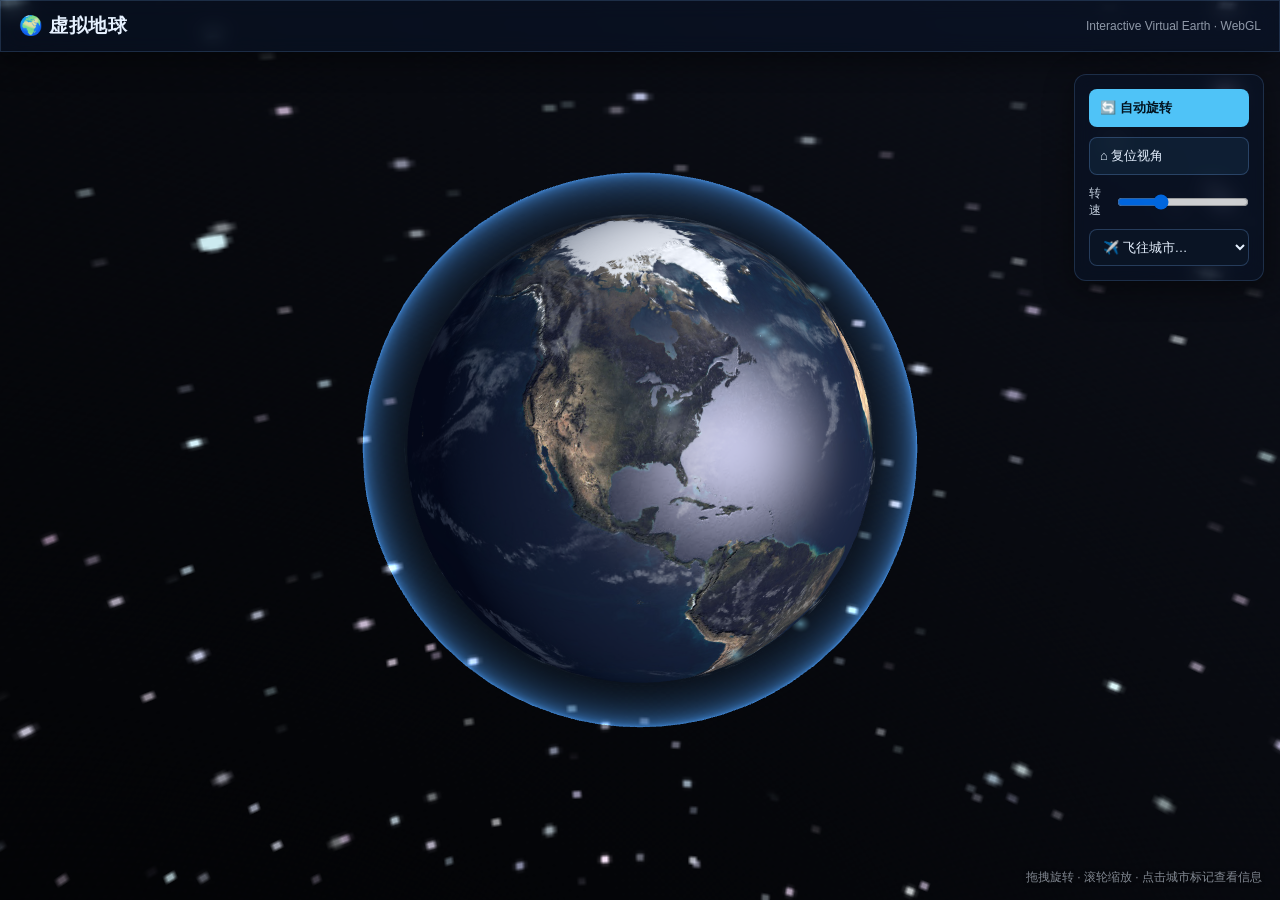
==== index.html @ 1dbde648 "Deploy Virtual Earth static site (Three.js WebGL)" ====
<!DOCTYPE html>
<html lang="zh-CN">
<head>
<meta charset="UTF-8" />
<meta name="viewport" content="width=device-width, initial-scale=1.0" />
<title>虚拟地球 · Virtual Earth</title>
<link rel="stylesheet" href="assets/css/style.css" />
</head>
<body>
  <!-- Loading overlay -->
  <div id="loader">
    <div class="spinner"></div>
    <p>正在加载地球…</p>
  </div>

  <!-- Three.js canvas mounts here via JS -->

  <!-- Top bar -->
  <header class="topbar glass">
    <h1 class="logo">🌍 虚拟地球</h1>
    <span class="subtitle">Interactive Virtual Earth · WebGL</span>
  </header>

  <!-- Control panel -->
  <div id="controls" class="glass">
    <button id="btn-rotate" title="自动旋转" class="active">🔄 自动旋转</button>
    <button id="btn-reset" title="重置视角">⌂ 复位视角</button>
    <label class="speed-row">
      转速
      <input type="range" id="speed" min="0.1" max="3" step="0.1" value="1" />
    </label>
    <select id="flyto">
      <option value="">✈️ 飞往城市…</option>
      <option value="Beijing">北京</option>
      <option value="Tokyo">东京</option>
      <option value="NewYork">纽约</option>
      <option value="London">伦敦</option>
      <option value="Paris">巴黎</option>
      <option value="Sydney">悉尼</option>
      <option value="Rio">里约热内卢</option>
      <option value="CapeTown">开普敦</option>
    </select>
  </div>

  <!-- Info card -->
  <aside id="info" class="glass hidden">
    <button id="btn-close-info">×</button>
    <h2 id="info-name"></h2>
    <p id="info-coords"></p>
    <p id="info-desc"></p>
  </aside>

  <!-- Hover tooltip -->
  <div id="tooltip" class="hidden"></div>

  <!-- Hint bottom-left -->
  <footer class="hint">
    拖拽旋转 · 滚轮缩放 · 点击城市标记查看信息
  </footer>

  <!-- Vendor libs (local, no build step) -->
  <script src="assets/js/vendor/three.min.js"></script>
  <script src="assets/js/vendor/OrbitControls.js"></script>
  <!-- App -->
  <script src="assets/js/main.js"></script>
</body>
</html>
---- assets/css/style.css ----
:root{
  --glass-bg: rgba(10,20,40,.55);
  --accent:#4fc3f7;
}
*{box-sizing:border-box;margin:0;padding:0;}
html,body{height:100%;width:100%;overflow:hidden;font-family:-apple-system,"PingFang SC","Microsoft YaHei",Segoe UI,sans-serif;}
body{
  background:#000 radial-gradient(ellipse at center,#07122b 0%,#02040c 60%,#000 130%);
  color:#e6f1ff;
}
canvas{display:block;}

/* Glass panel */
.glass{
  backdrop-filter:blur(10px) saturate(140%);
  -webkit-backdrop-filter:blur(10px) saturate(140%);
  background:var(--glass-bg);
  border:1px solid rgba(120,180,255,.18);
  box-shadow:0 8px 30px rgba(0,0,0,.45);
}

/* Loading */
#loader{position:fixed;inset:0;display:flex;flex-direction:column;align-items:center;
  justify-content:center;gap:16px;z-index:100;background:#02040c;transition:opacity .6s;}
#loader.done{opacity:0;pointer-events:none;}
.spinner{width:56px;height:56px;border-radius:50%;
  border:4px solid rgba(79,195,247,.15);border-top-color:var(--accent);
  animation:spin 1s linear infinite;}
@keyframes spin{to{transform:rotate(360deg)}}

/* Top bar */
.topbar{
  position:fixed;top:0;left:0;right:0;z-index:20;
  display:flex;align-items:center;gap:14px;padding:12px 18px;
}
.logo{font-size:19px;letter-spacing:.5px;}
.subtitle{font-size:12px;opacity:.6;margin-left:auto;white-space:nowrap;}

/* Controls */
#controls{
  position:fixed;top:74px;right:16px;z-index:20;
  display:flex;flex-direction:column;gap:10px;padding:14px;width:190px;border-radius:12px;
}
#controls button{
  background:rgba(79,195,247,.08);color:#e6f1ff;border:1px solid rgba(120,180,255,.25);
  padding:9px 10px;border-radius:8px;cursor:pointer;font-size:13px;
  transition:.2s;text-align:left;
}
#controls button:hover{background:rgba(79,195,247,.18);}
#controls button.active{background:var(--accent);color:#02131f;border-color:transparent;font-weight:600;}
.speed-row{display:flex;align-items:center;gap:8px;font-size:12px;opacity:.85;}
.speed-row input[type=range]{width:100%;}
#controls select{
  background:#0a1424;color:#e6f1ff;border:1px solid rgba(120,180,255,.25);
  padding:9px;border-radius:8px;font-size:13px;
}

/* Info card */
#info{position:fixed;bottom:64px;left:16px;z-index:20;width:300px;max-width:calc(100vw - 32px);
  border-radius:14px;padding:18px;}
#info h2{margin-bottom:6px;font-size:17px;color:#fff;}
#info p{font-size:12.5px;line-height:1.7;opacity:.85;margin-top:4px;}
#btn-close-info{
  position:absolute;top:10px;right:12px;background:none;border:none;cursor:pointer;
  color:#fff;font-size:20px;opacity:.6;line-height:1;
}
#btn-close-info:hover{opacity:1;}
.hidden{display:none !important;}

/* Tooltip */
#tooltip{
  position:fixed;z-index:30;background:rgba(4,12,26,.85);border:1px solid rgba(120,180,255,.3);
  padding:6px 10px;border-radius:8px;font-size:13px;pointer-events:none;
}

/* Hint */
.hint{
  position:fixed;bottom:14px;right:18px;z-index:15;font-size:12px;opacity:.55;
  text-shadow:0 1px 4px #000;
}
@media (max-width:640px){
  .subtitle{display:none;}
  #controls{width:150px;}
  .hint{bottom:10px;right:10px;font-size:11px;opacity:.45;}
}
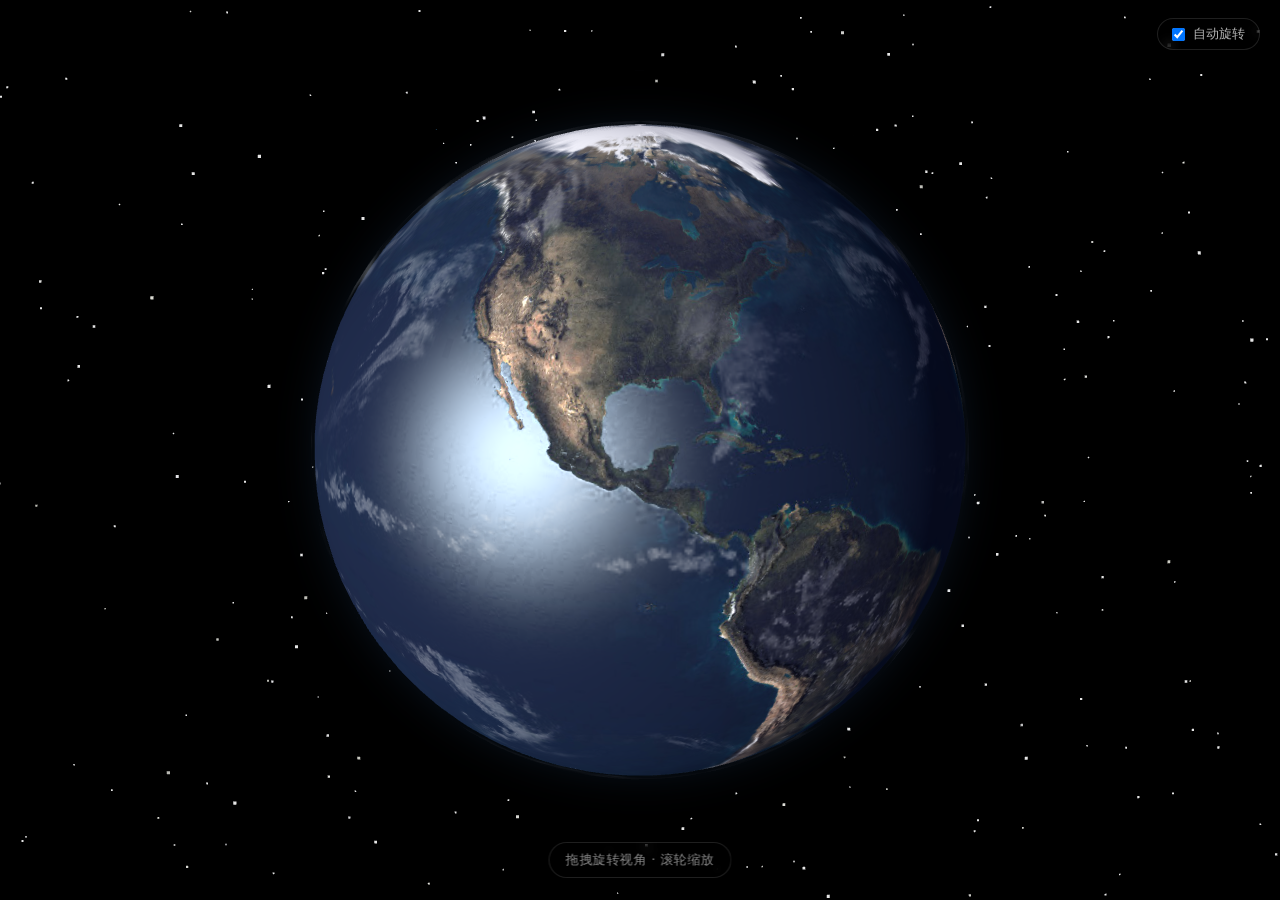
==== commit c7cd4d2d: "Replace site with single auto-rotating globe; remove old full-featured entry and demo subpage" ====
--- a/index.html
+++ b/index.html
@@ -3,65 +3,81 @@
 <head>
 <meta charset="UTF-8" />
 <meta name="viewport" content="width=device-width, initial-scale=1.0" />
-<title>虚拟地球 · Virtual Earth</title>
-<link rel="stylesheet" href="assets/css/style.css" />
+<title>自转地球 · 3D Globe</title>
+<link rel="icon" href="data:image/svg+xml,<svg xmlns=%22http://www.w3.org/2000/svg%22 viewBox=%220 0 100 100%22><text y=%22.9em%22 font-size=%2290%22>🌍</text></svg>" />
+<style>
+  * { margin: 0; padding: 0; box-sizing: border-box; }
+  html, body { width: 100%; height: 100%; overflow: hidden; background: #000; font-family: system-ui, -apple-system, "Segoe UI", sans-serif; }
+
+  /* Full-screen WebGL canvas */
+  #globe {
+    position: fixed;
+    inset: 0;
+    display: block;
+    width: 100%;
+    height: 100%;
+  }
+
+  /* Minimal hint overlay (non-intrusive) */
+  .hint {
+    position: fixed;
+    bottom: 22px;
+    left: 50%;
+    transform: translateX(-50%);
+    color: rgba(255,255,255,.55);
+    font-size: 13px;
+    letter-spacing: .5px;
+    background: rgba(0,0,0,.35);
+    border: 1px solid rgba(255,255,255,.12);
+    padding: 8px 16px;
+    border-radius: 20px;
+    backdrop-filter: blur(6px);
+    pointer-events: none;
+    user-select: none;
+    z-index: 10;
+  }
+
+  /* Loading indicator */
+  #loader {
+    position: fixed; inset: 0;
+    display: flex; align-items: center; justify-content: center;
+    background: #000; color: rgba(255,255,255,.8); font-size: 14px;
+    z-index: 20; transition: opacity .4s ease;
+    letter-spacing: 1px;
+  }
+  #loader.done { opacity: 0; pointer-events: none; }
+
+  /* Auto-rotate toggle (top-right) */
+  .toggle {
+    position: fixed; top: 18px; right: 20px; z-index: 10;
+    display: flex; align-items: center; gap: 8px;
+    color: rgba(255,255,255,.7); font-size: 13px;
+    background: rgba(0,0,0,.35); border: 1px solid rgba(255,255,255,.12);
+    padding: 6px 14px; border-radius: 20px; backdrop-filter: blur(6px);
+    cursor: pointer; user-select: none;
+  }
+</style>
 </head>
 <body>
+  <!-- WebGL canvas mounts here -->
+  <canvas id="globe"></canvas>
+
   <!-- Loading overlay -->
-  <div id="loader">
-    <div class="spinner"></div>
-    <p>正在加载地球…</p>
-  </div>
+  <div id="loader">正在加载地球…</div>
 
-  <!-- Three.js canvas mounts here via JS -->
+  <!-- Auto-rotate toggle -->
+  <label class="toggle" for="autorotate">
+    <input type="checkbox" id="autorotate" checked />
+    自动旋转
+  </label>
 
-  <!-- Top bar -->
-  <header class="topbar glass">
-    <h1 class="logo">🌍 虚拟地球</h1>
-    <span class="subtitle">Interactive Virtual Earth · WebGL</span>
-  </header>
+  <!-- Hint -->
+  <footer class="hint">拖拽旋转视角 · 滚轮缩放</footer>
 
-  <!-- Control panel -->
-  <div id="controls" class="glass">
-    <button id="btn-rotate" title="自动旋转" class="active">🔄 自动旋转</button>
-    <button id="btn-reset" title="重置视角">⌂ 复位视角</button>
-    <label class="speed-row">
-      转速
-      <input type="range" id="speed" min="0.1" max="3" step="0.1" value="1" />
-    </label>
-    <select id="flyto">
-      <option value="">✈️ 飞往城市…</option>
-      <option value="Beijing">北京</option>
-      <option value="Tokyo">东京</option>
-      <option value="NewYork">纽约</option>
-      <option value="London">伦敦</option>
-      <option value="Paris">巴黎</option>
-      <option value="Sydney">悉尼</option>
-      <option value="Rio">里约热内卢</option>
-      <option value="CapeTown">开普敦</option>
-    </select>
-  </div>
-
-  <!-- Info card -->
-  <aside id="info" class="glass hidden">
-    <button id="btn-close-info">×</button>
-    <h2 id="info-name"></h2>
-    <p id="info-coords"></p>
-    <p id="info-desc"></p>
-  </aside>
-
-  <!-- Hover tooltip -->
-  <div id="tooltip" class="hidden"></div>
-
-  <!-- Hint bottom-left -->
-  <footer class="hint">
-    拖拽旋转 · 滚轮缩放 · 点击城市标记查看信息
-  </footer>
-
-  <!-- Vendor libs (local, no build step) -->
-  <script src="assets/js/vendor/three.min.js"></script>
-  <script src="assets/js/vendor/OrbitControls.js"></script>
+  <!-- Local vendored libs (no CDN, offline-capable) -->
+  <script src="js/vendor/three.min.js"></script>
+  <script src="js/vendor/OrbitControls.js"></script>
   <!-- App -->
-  <script src="assets/js/main.js"></script>
+  <script src="main.js"></script>
 </body>
 </html>
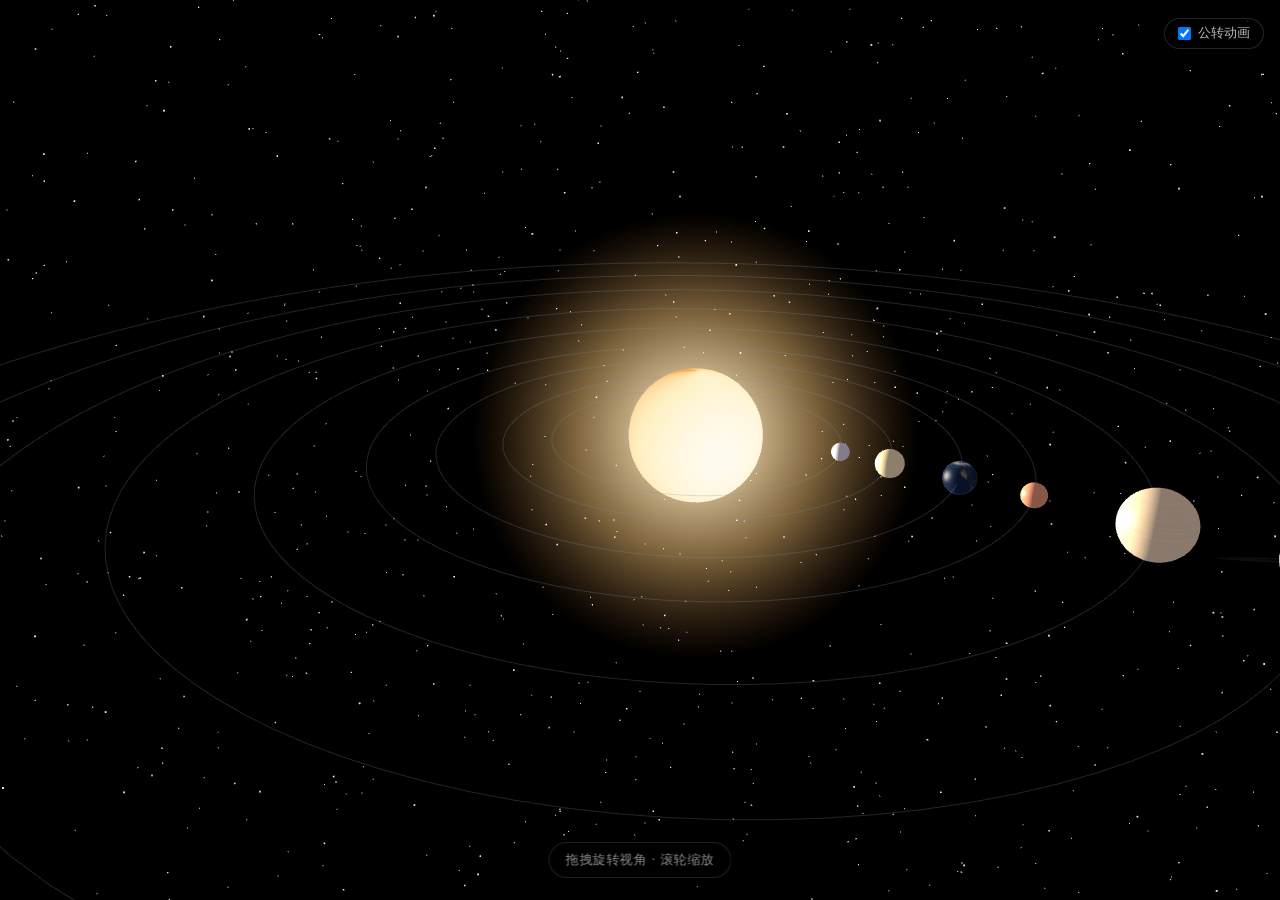
==== commit 1c59d5f4: "Expand to full solar system: glowing sun + nine orbiting planets (Saturn ring, orbits, starfield)" ====
--- a/index.html
+++ b/index.html
@@ -3,8 +3,8 @@
 <head>
 <meta charset="UTF-8" />
 <meta name="viewport" content="width=device-width, initial-scale=1.0" />
-<title>自转地球 · 3D Globe</title>
-<link rel="icon" href="data:image/svg+xml,<svg xmlns=%22http://www.w3.org/2000/svg%22 viewBox=%220 0 100 100%22><text y=%22.9em%22 font-size=%2290%22>🌍</text></svg>" />
+<title>太阳系 · Solar System</title>
+<link rel="icon" href="data:image/svg+xml,<svg xmlns=%22http://www.w3.org/2000/svg%22 viewBox=%220 0 100 100%22><text y=%22.9em%22 font-size=%2290%22>🌌</text></svg>" />
 <style>
   * { margin: 0; padding: 0; box-sizing: border-box; }
   html, body { width: 100%; height: 100%; overflow: hidden; background: #000; font-family: system-ui, -apple-system, "Segoe UI", sans-serif; }
@@ -18,7 +18,6 @@
     height: 100%;
   }
 
-  /* Minimal hint overlay (non-intrusive) */
   .hint {
     position: fixed;
     bottom: 22px;
@@ -35,9 +34,9 @@
     pointer-events: none;
     user-select: none;
     z-index: 10;
+    white-space: nowrap;
   }
 
-  /* Loading indicator */
   #loader {
     position: fixed; inset: 0;
     display: flex; align-items: center; justify-content: center;
@@ -47,28 +46,27 @@
   }
   #loader.done { opacity: 0; pointer-events: none; }
 
-  /* Auto-rotate toggle (top-right) */
+  /* Top-right toggle */
   .toggle {
-    position: fixed; top: 18px; right: 20px; z-index: 10;
-    display: flex; align-items: center; gap: 8px;
-    color: rgba(255,255,255,.7); font-size: 13px;
-    background: rgba(0,0,0,.35); border: 1px solid rgba(255,255,255,.12);
-    padding: 6px 14px; border-radius: 20px; backdrop-filter: blur(6px);
+    position: fixed; top: 18px; right: 16px; z-index: 10;
+    display: flex; align-items: center; gap: 7px;
+    color: rgba(255,255,255,.72); font-size: 12.5px;
+    background: rgba(0,0,0,.4); border: 1px solid rgba(255,255,255,.14);
+    padding: 6px 13px; border-radius: 20px; backdrop-filter: blur(7px);
     cursor: pointer; user-select: none;
   }
 </style>
 </head>
 <body>
-  <!-- WebGL canvas mounts here -->
   <canvas id="globe"></canvas>
 
   <!-- Loading overlay -->
-  <div id="loader">正在加载地球…</div>
+  <div id="loader">正在构建太阳系…</div>
 
   <!-- Auto-rotate toggle -->
   <label class="toggle" for="autorotate">
     <input type="checkbox" id="autorotate" checked />
-    自动旋转
+    公转动画
   </label>
 
   <!-- Hint -->
